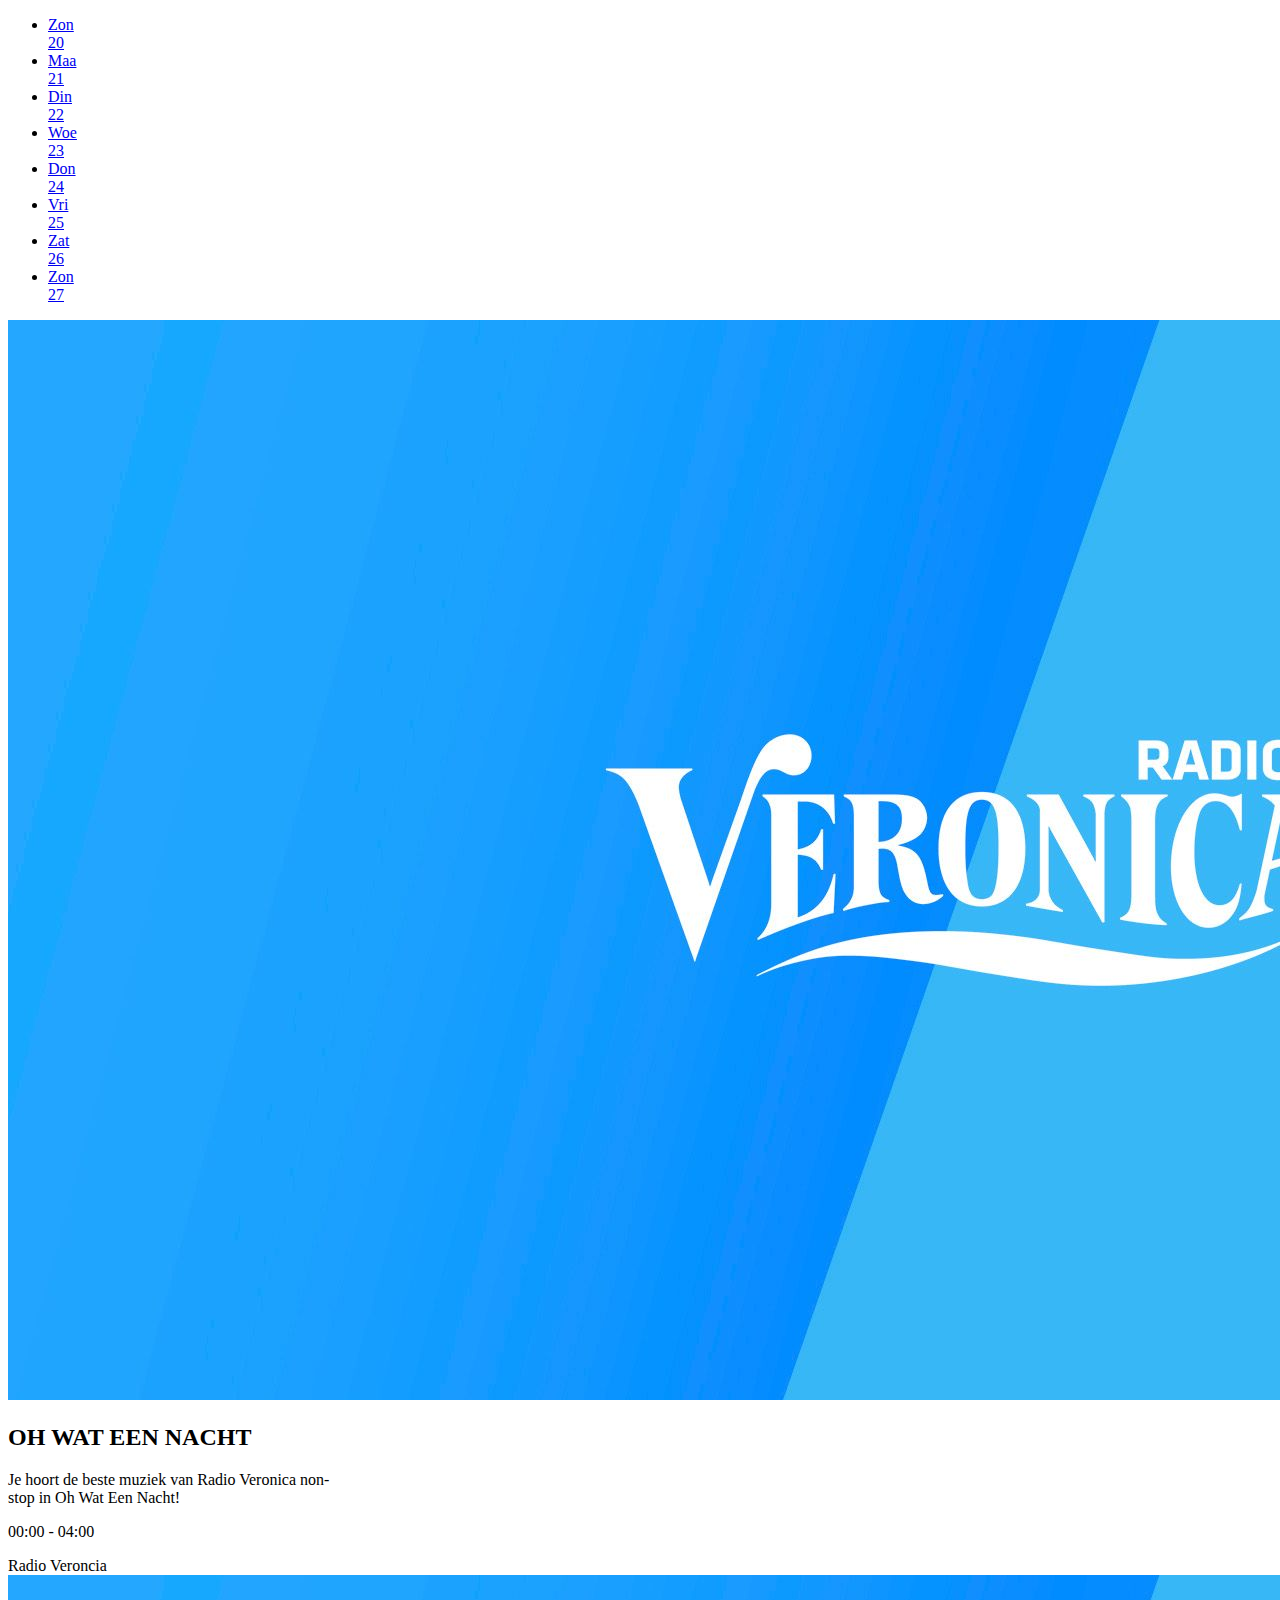
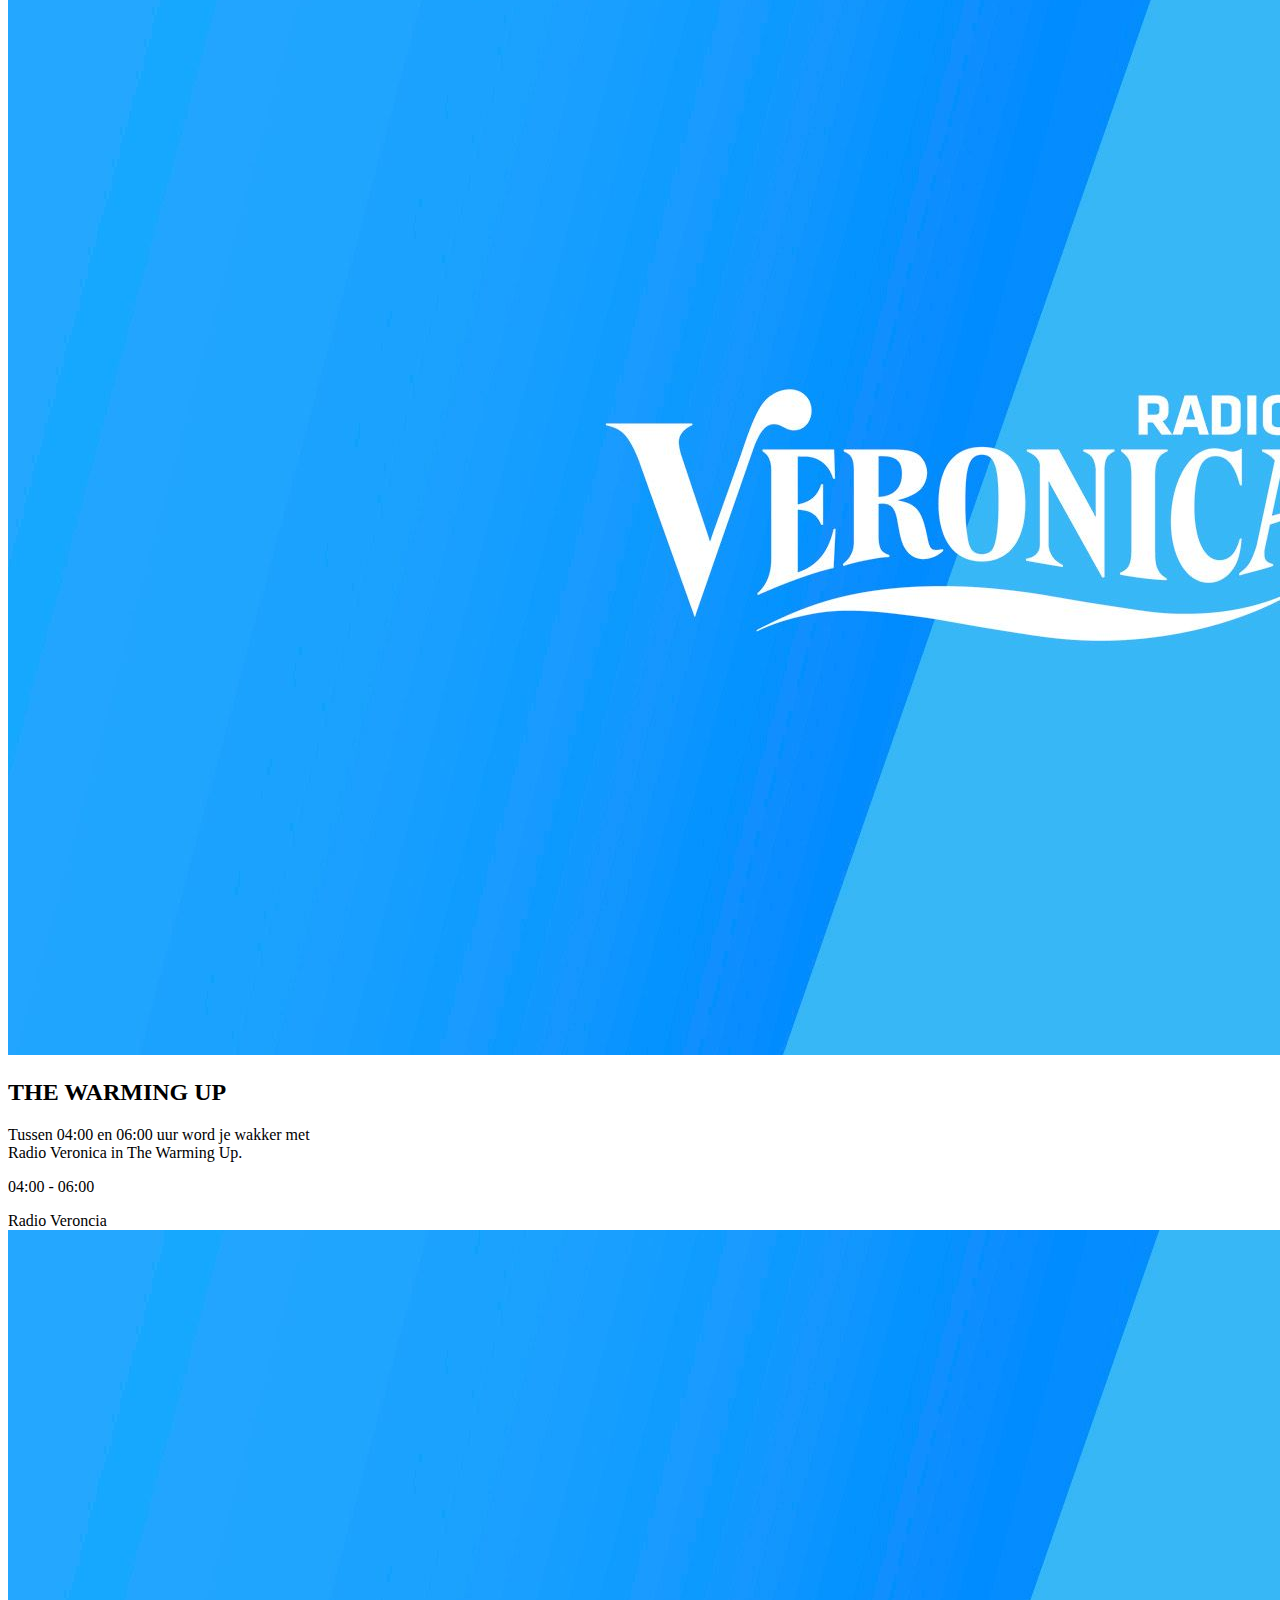
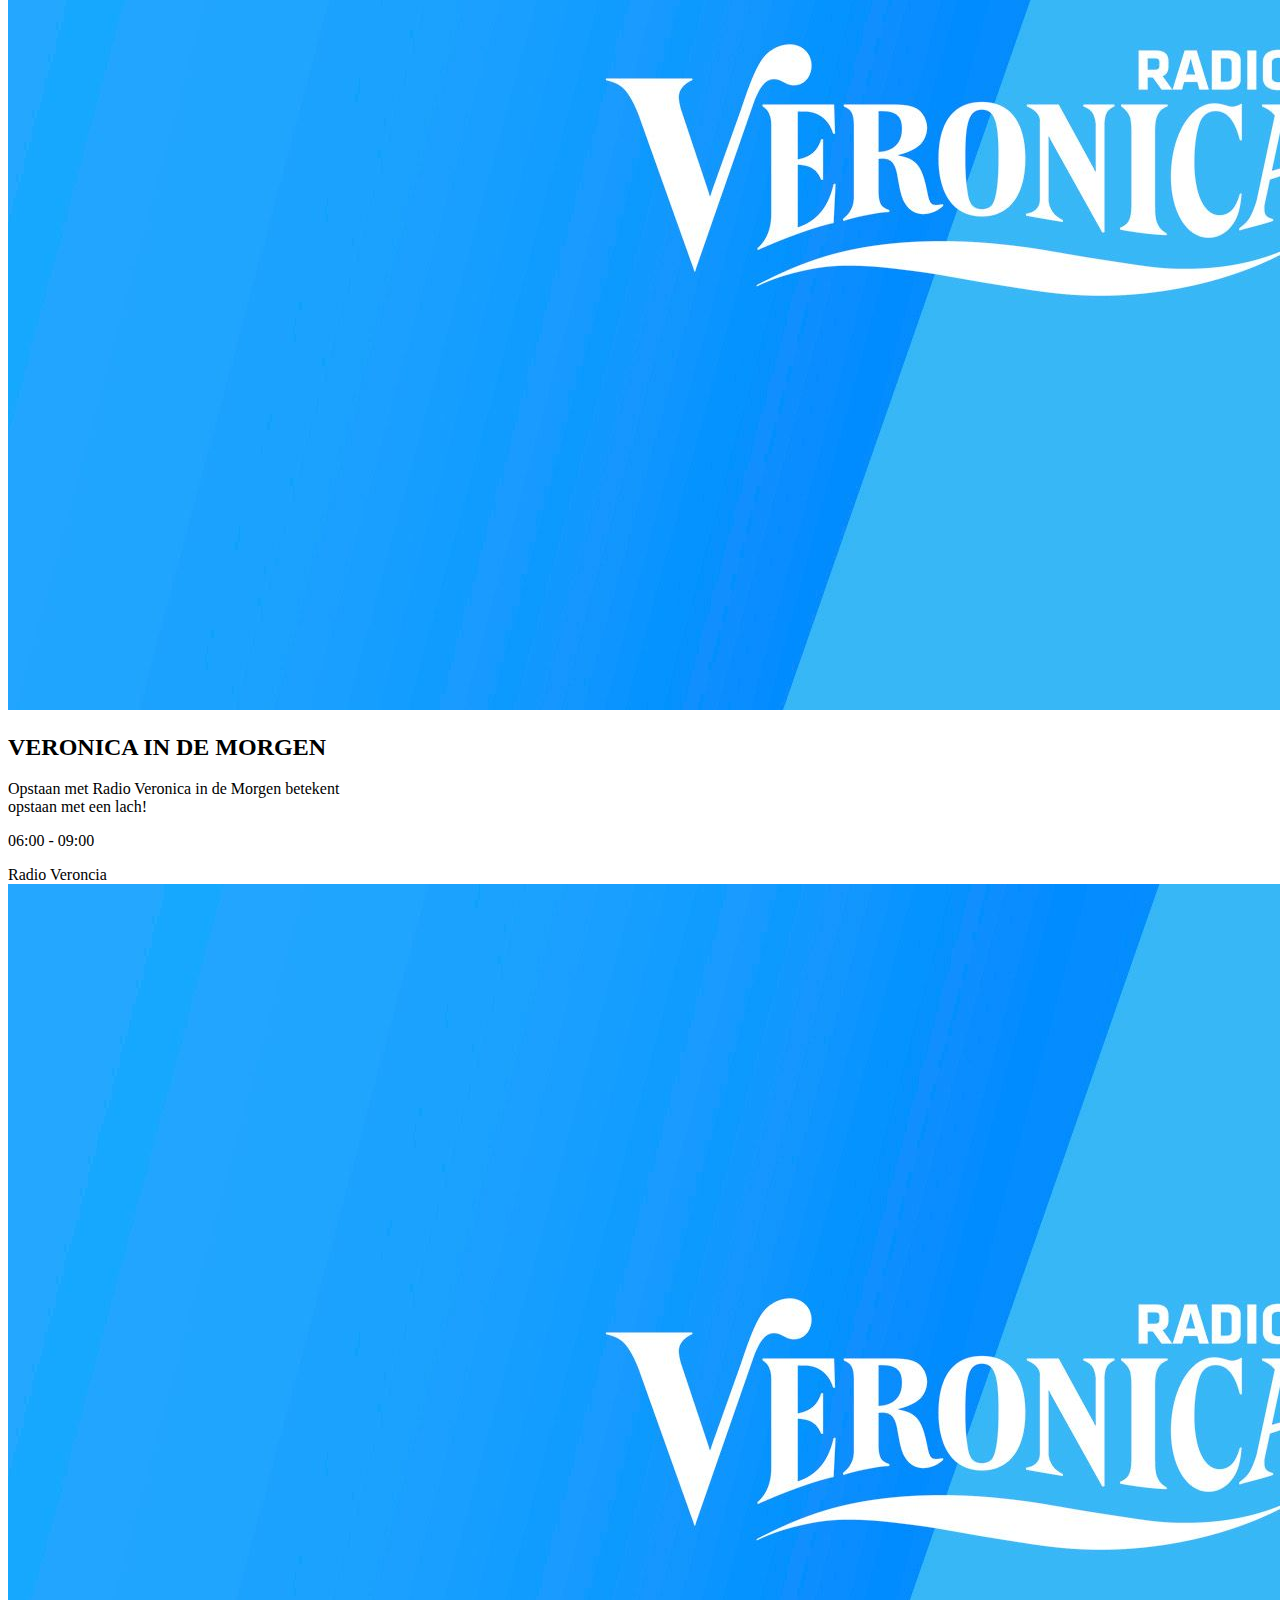
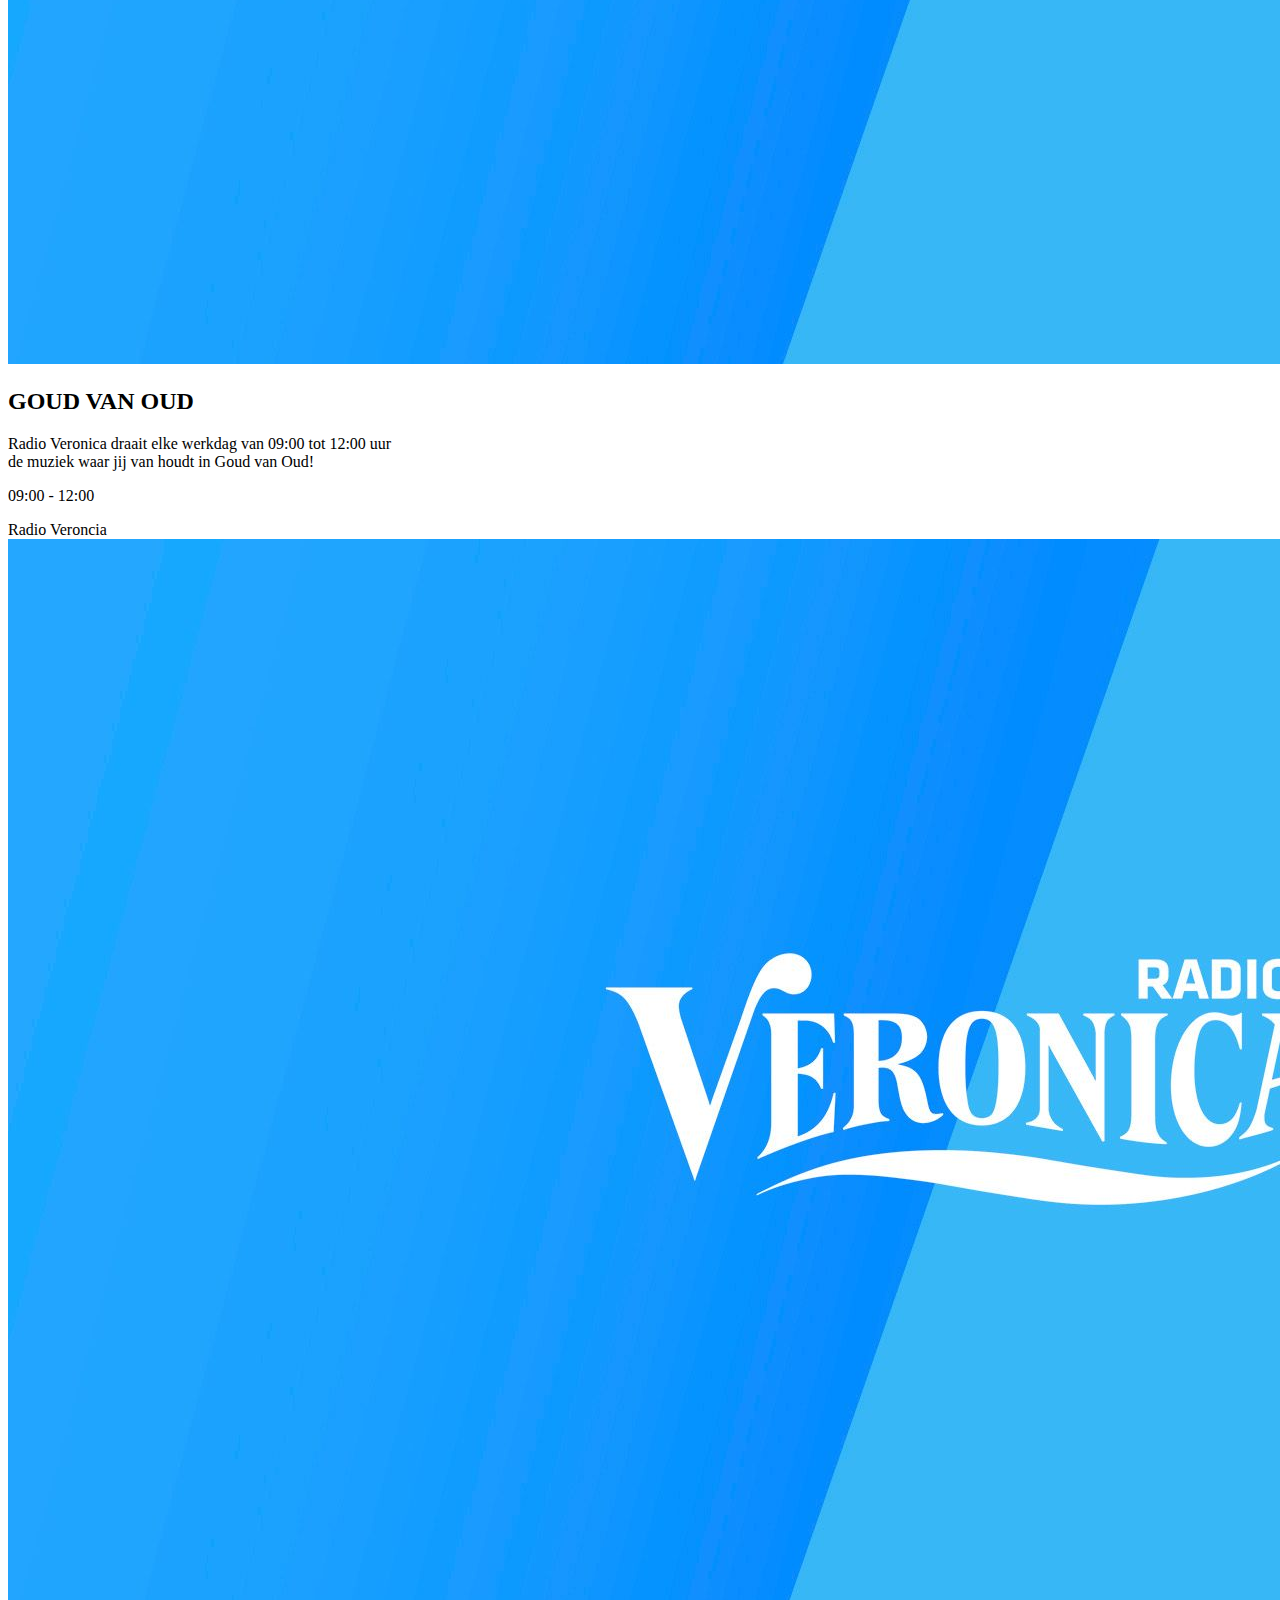
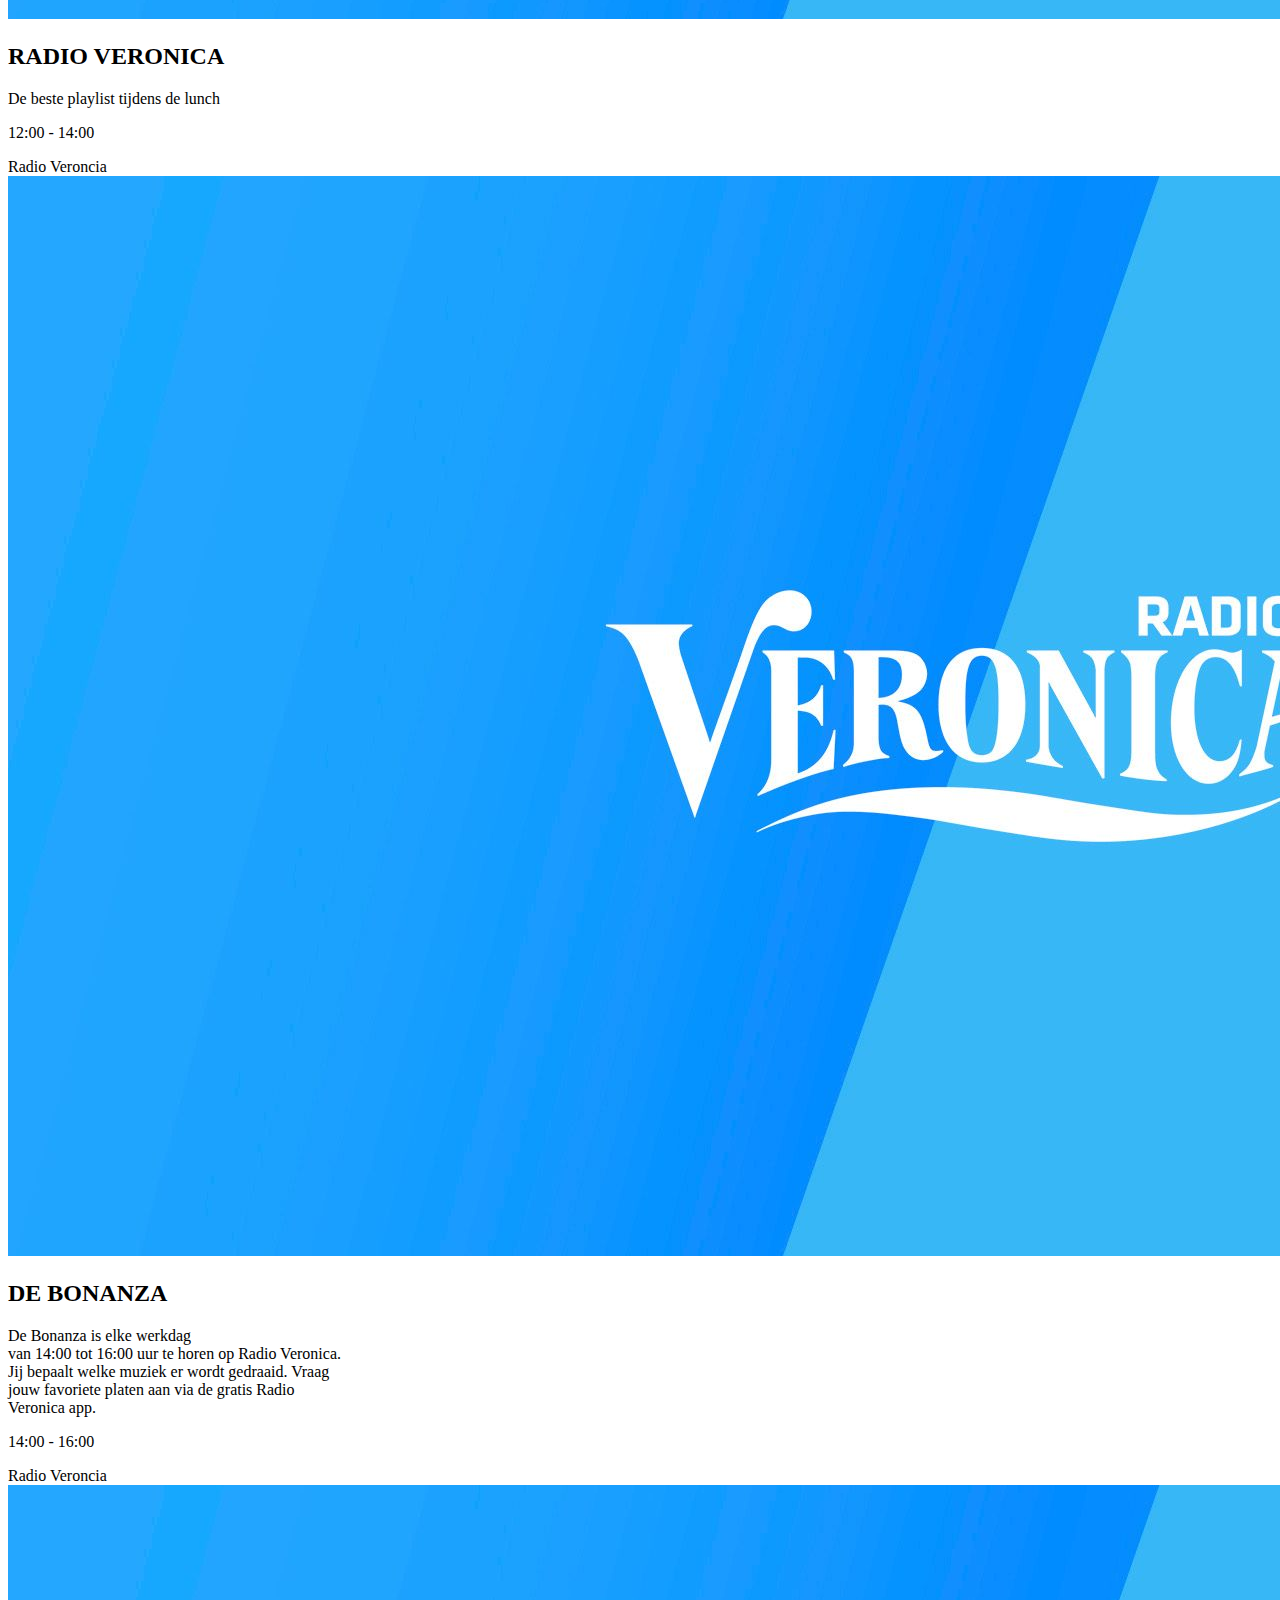
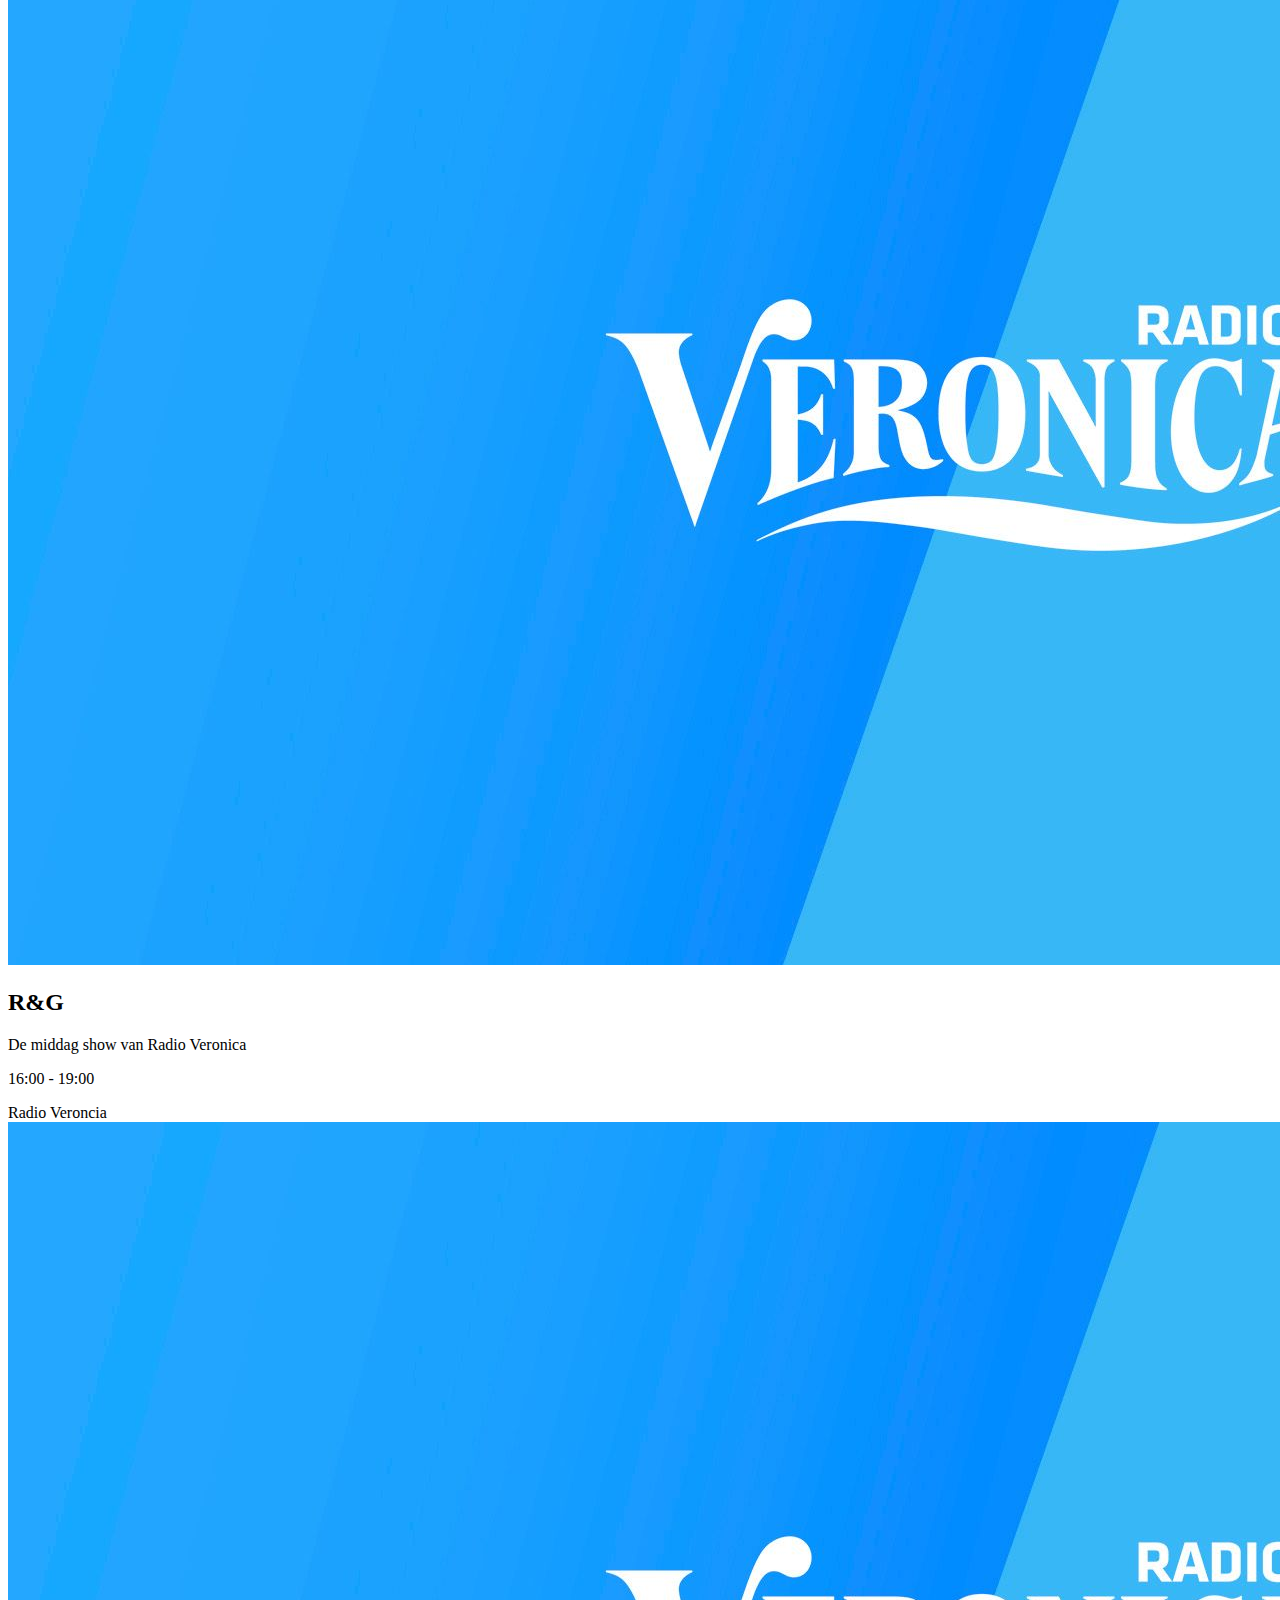
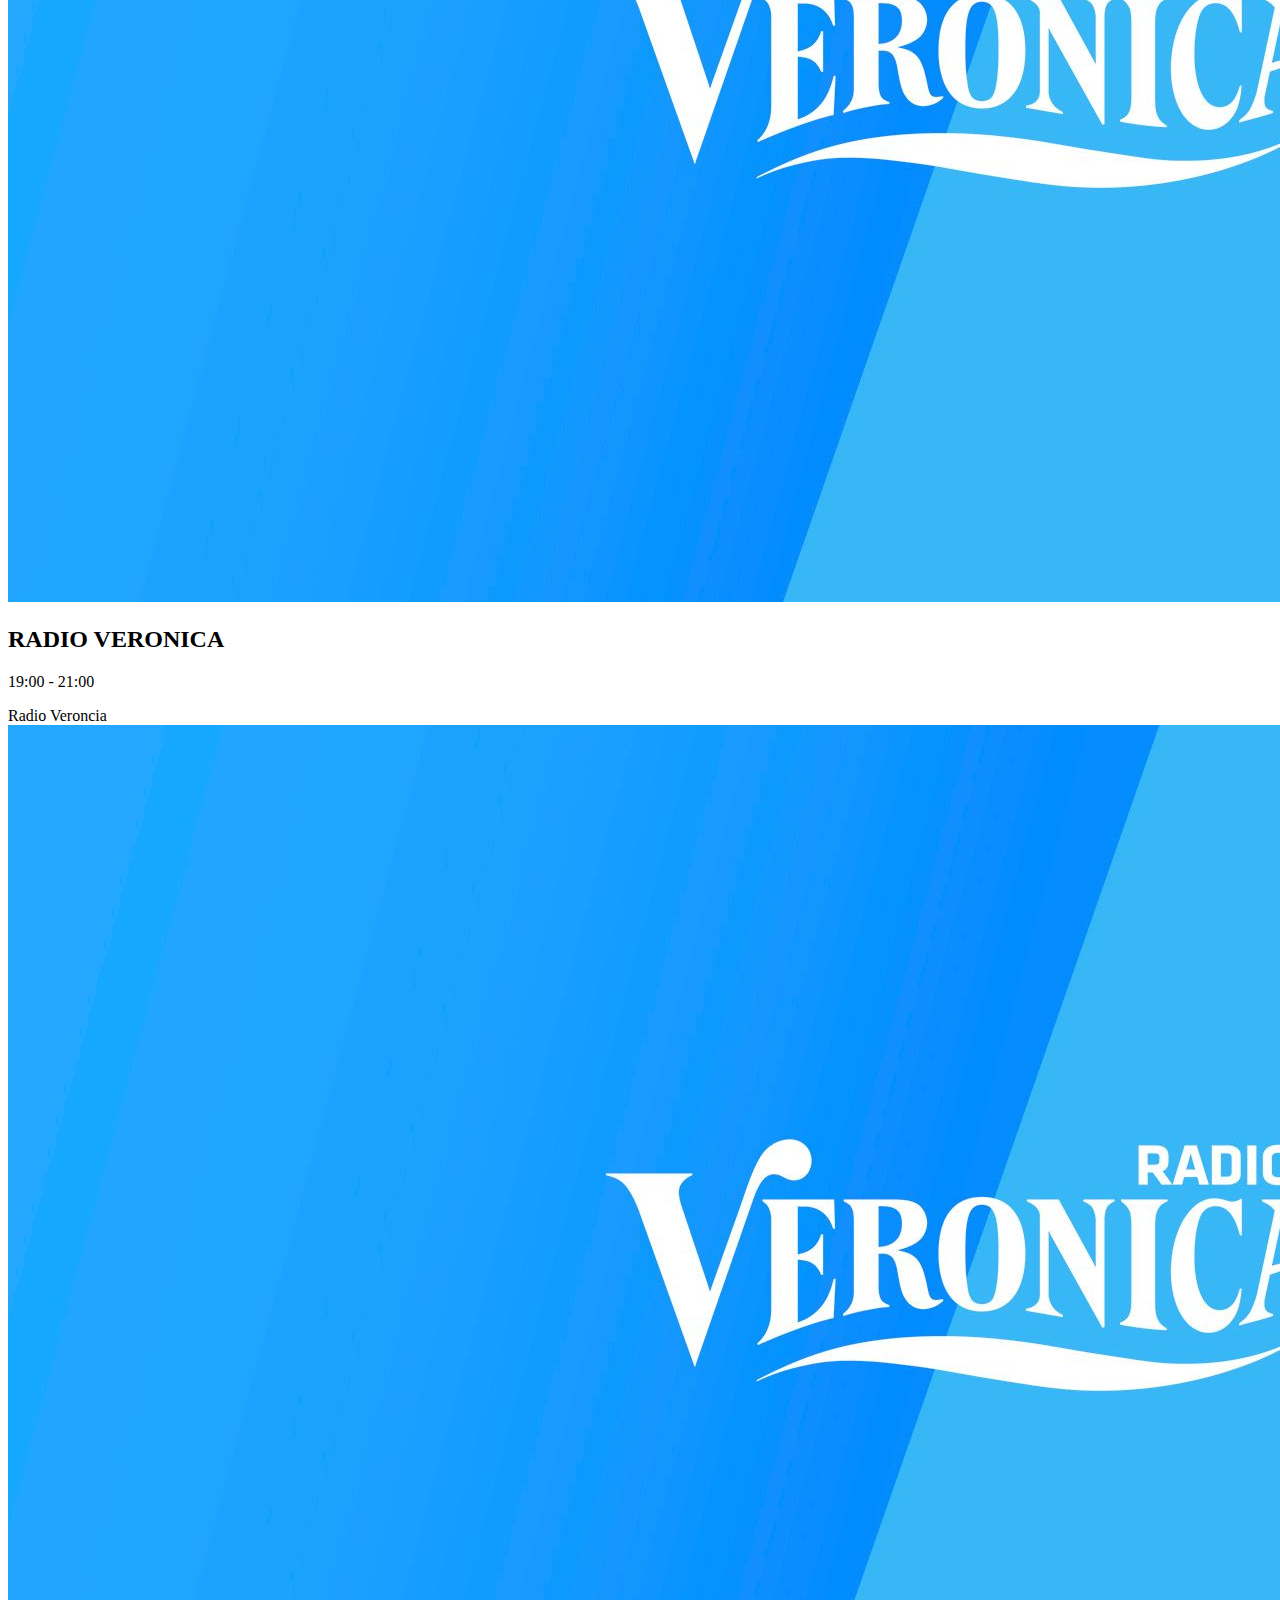
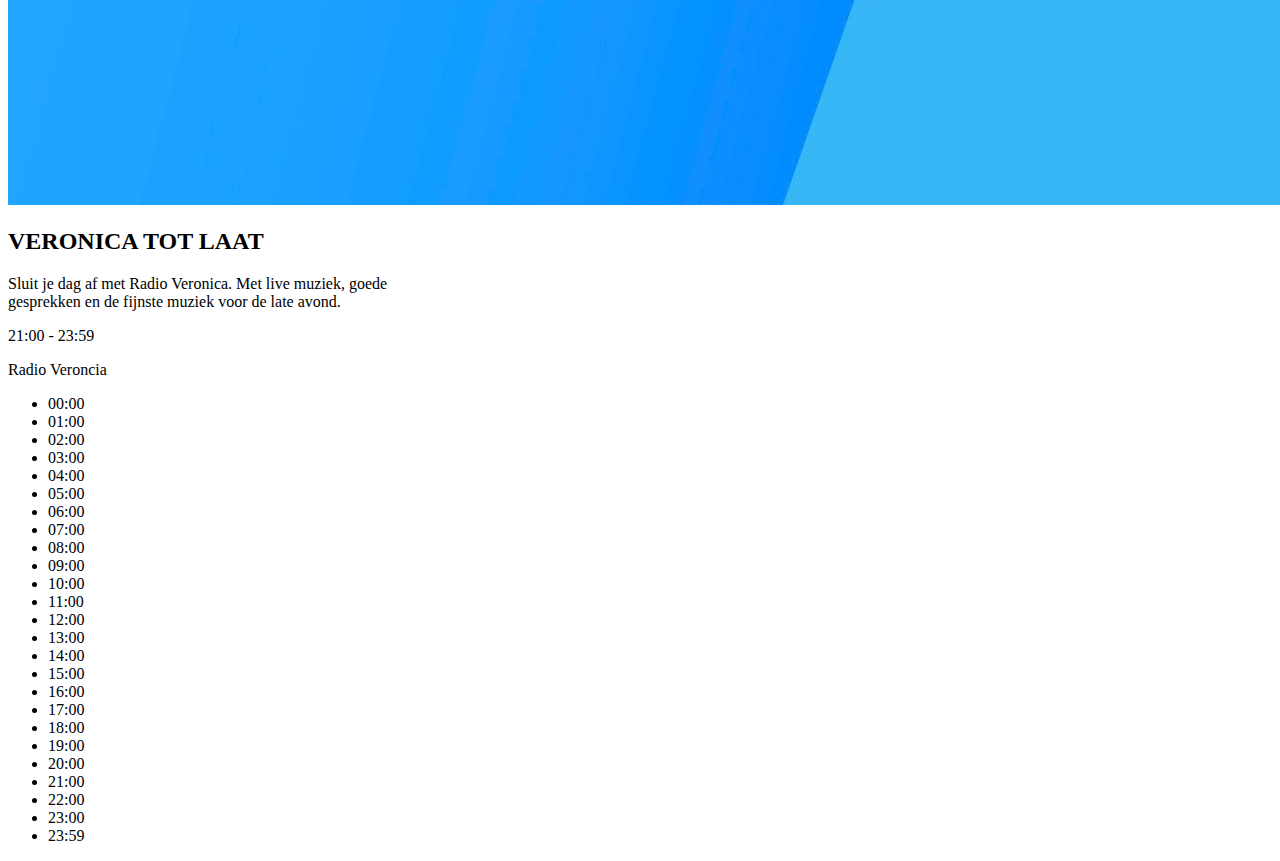
==== index.html @ d522d658 "HTML" ====
<!DOCTYPE html>
<html lang="nl">
<head>
    <meta charset="UTF-8">
    <meta name="viewport" content="width=device-width, initial-scale=1.0">
    <link rel="stylesheet" href="style.css">
    <title>Programma Overzicht</title>
</head>
<body>
    <!-- Datum Selector -->
    <header class="header">
        <nav class="header_nav">
            <ul class="dag-datum">
                <li><a href="#">Zon<br>20</a></li>
                <li><a href="#">Maa<br>21</a></li>
                <li><a href="#">Din<br>22</a></li>
                <li><a href="#">Woe<br>23</a></li>
                <li><a href="#">Don<br>24</a></li>
                <li><a href="#">Vri<br>25</a></li>
                <li><a href="#">Zat<br>26</a></li>
                <li><a href="#">Zon<br>27</a></li>
            </ul>
        </nav>
    </header>

    <main> 
 <!-- Event kaart 1--> 
<article class="event-card">
   <img class="radio-img" src="assets/veronica.jpg" alt="Radio Veronica Logo">
    <h2 class="titel">OH WAT EEN NACHT</h2>
    <p class="tekst">Je hoort de beste muziek van Radio Veronica non-<br>stop in Oh Wat Een Nacht!</p>
    <p> <time datetime="00:00">00:00</time> - <time datetime="04:00">04:00</time></p>
    <span>Radio Veroncia</span>
</article>

<!-- Event kaart 2-->
<article class="event-card">
   <img class="radio-img" src="assets/veronica.jpg" alt="Radio Veronica Logo">
    <h2 class="titel">THE WARMING UP</h2>
    <p class="tekst">Tussen 04:00 en 06:00 uur word je wakker met<br>Radio Veronica in The Warming Up.</p>
    <p> <time datetime="04:00">04:00</time> - <time datetime="06:00">06:00</time></p>
    <span>Radio Veroncia</span>
</article>

<!-- Event kaart 3-->
<article class="event-card">
   <img class="radio-img" src="assets/veronica.jpg" alt="Radio Veronica Logo">
    <h2 class="titel">VERONICA IN DE MORGEN</h2>
    <p class="tekst">Opstaan met Radio Veronica in de Morgen betekent<br>opstaan met een lach!</p>
    <p> <time datetime="06:00">06:00</time> - <time datetime="09:00">09:00</time></p>
    <span>Radio Veroncia</span>
</article>

<!-- Event kaart 4-->
<article class="event-card">
   <img class="radio-img" src="assets/veronica.jpg" alt="Radio Veronica Logo">
    <h2 class="titel">GOUD VAN OUD</h2>
    <p class="tekst">Radio Veronica draait elke werkdag van 09:00 tot 12:00 uur<br>de muziek waar jij van houdt in Goud van Oud!</p>
    <p> <time datetime="09:00">09:00</time> - <time datetime="12:00">12:00</time></p>
    <span>Radio Veroncia</span>
</article>

<!-- Event kaart 5-->
<article class="event-card">
   <img class="radio-img" src="assets/veronica.jpg" alt="Radio Veronica Logo">
    <h2 class="titel">RADIO VERONICA</h2>
    <p class="tekst">De beste playlist tijdens de lunch</p>
    <p> <time datetime="12:00">12:00</time> - <time datetime="14:00">14:00</time></p>
    <span>Radio Veroncia</span>
</article>

<!-- Event kaart 6-->
<article class="event-card">
    <img class="radio-img" src="assets/veronica.jpg" alt="Radio Veronica Logo">
    <h2 class="titel">DE BONANZA</h2>
    <p class="tekst">De Bonanza is elke werkdag<br>van 14:00 tot 16:00 uur te horen op Radio Veronica.<br>Jij bepaalt welke muziek er wordt gedraaid. Vraag<br>jouw favoriete platen aan via de gratis Radio<br>Veronica app.</p>
    <p> <time datetime="14:00">14:00</time> - <time datetime="16:00">16:00</time></p>
    <span>Radio Veroncia</span>
</article>

<!-- Event kaart 7-->
<article class="event-card">
    <img class="radio-img" src="assets/veronica.jpg" alt="Radio Veronica Logo">
    <h2 class="titel">R&G</h2>
    <p class="tekst">De middag show van Radio Veronica</p>
    <p> <time datetime="16:00">16:00</time> - <time datetime="19:00">19:00</time></p>
    <span>Radio Veroncia</span>
</article>

<!-- Event kaart 8-->
<article class="event-card">
   <img class="radio-img" src="assets/veronica.jpg" alt="Radio Veronica Logo">
    <h2 class="titel">RADIO VERONICA</h2>
    <p></p>
    <p> <time datetime="19:00">19:00</time> - <time datetime="21:00">21:00</time></p>
    <span>Radio Veroncia</span>
</article>

<!-- Event kaart 9-->
<article class="event-card">
   <img class="radio-img" src="assets/veronica.jpg" alt="Radio Veronica Logo">
    <h2 class="titel">VERONICA TOT LAAT</h2>
    <p class="tekst">Sluit je dag af met Radio Veronica. Met live muziek, goede<br>gesprekken en de fijnste muziek voor de late avond.</p>
    <p> <time datetime="21:00">21:00</time> - <time datetime="23:59">23:59</time></p>
    <span>Radio Veroncia</span>
</article>

<!-- tijdlijn-->
<div class="tijdlijn">
    <ul>
        <li>00:00</li>
        <li>01:00</li>
        <li>02:00</li>
        <li>03:00</li>
        <li>04:00</li>
        <li>05:00</li>
        <li>06:00</li>
        <li>07:00</li>
        <li>08:00</li>
        <li>09:00</li>
        <li>10:00</li>
        <li>11:00</li>
        <li>12:00</li>
        <li>13:00</li>
        <li>14:00</li>
        <li>15:00</li>
        <li>16:00</li>
        <li>17:00</li>
        <li>18:00</li>
        <li>19:00</li>
        <li>20:00</li>
        <li>21:00</li>
        <li>22:00</li>
        <li>23:00</li>
        <li>23:59</li>
    </ul>
</div>
    </main>
</body>
</html>
---- style.css ----

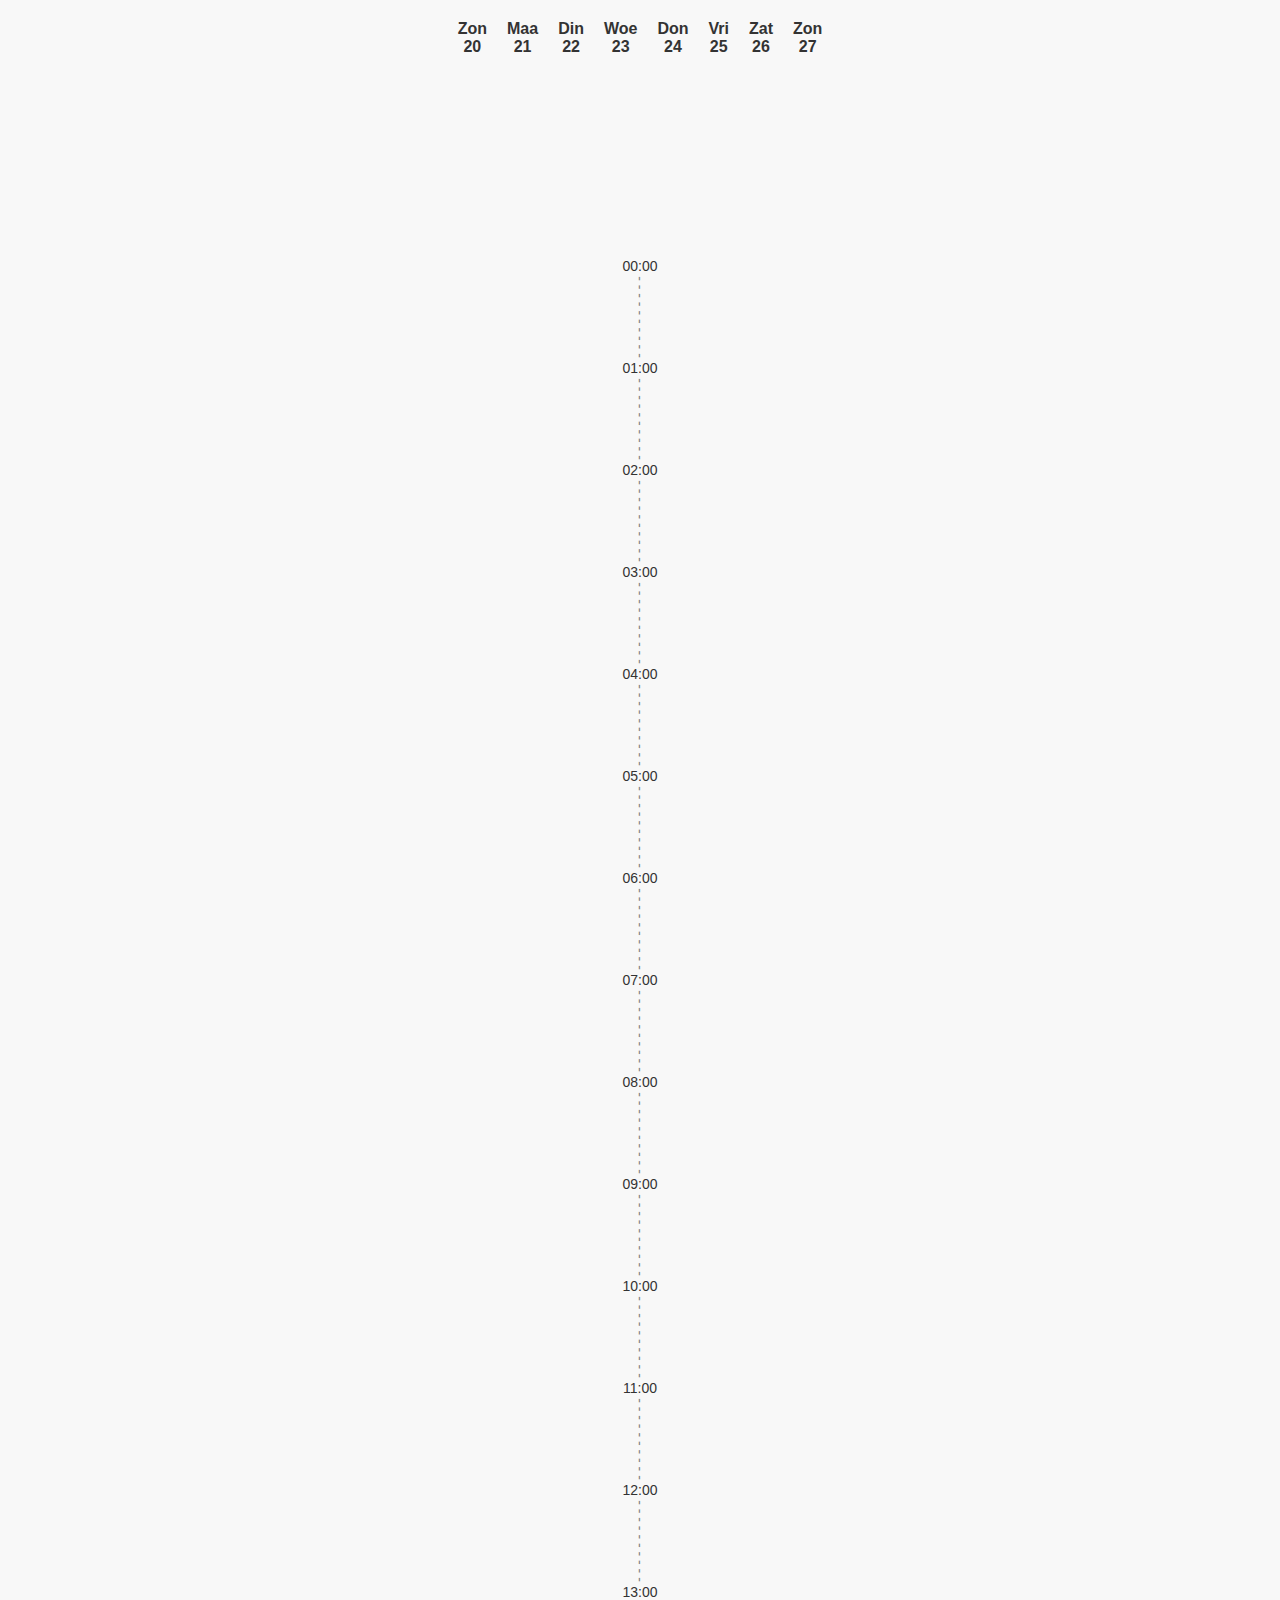
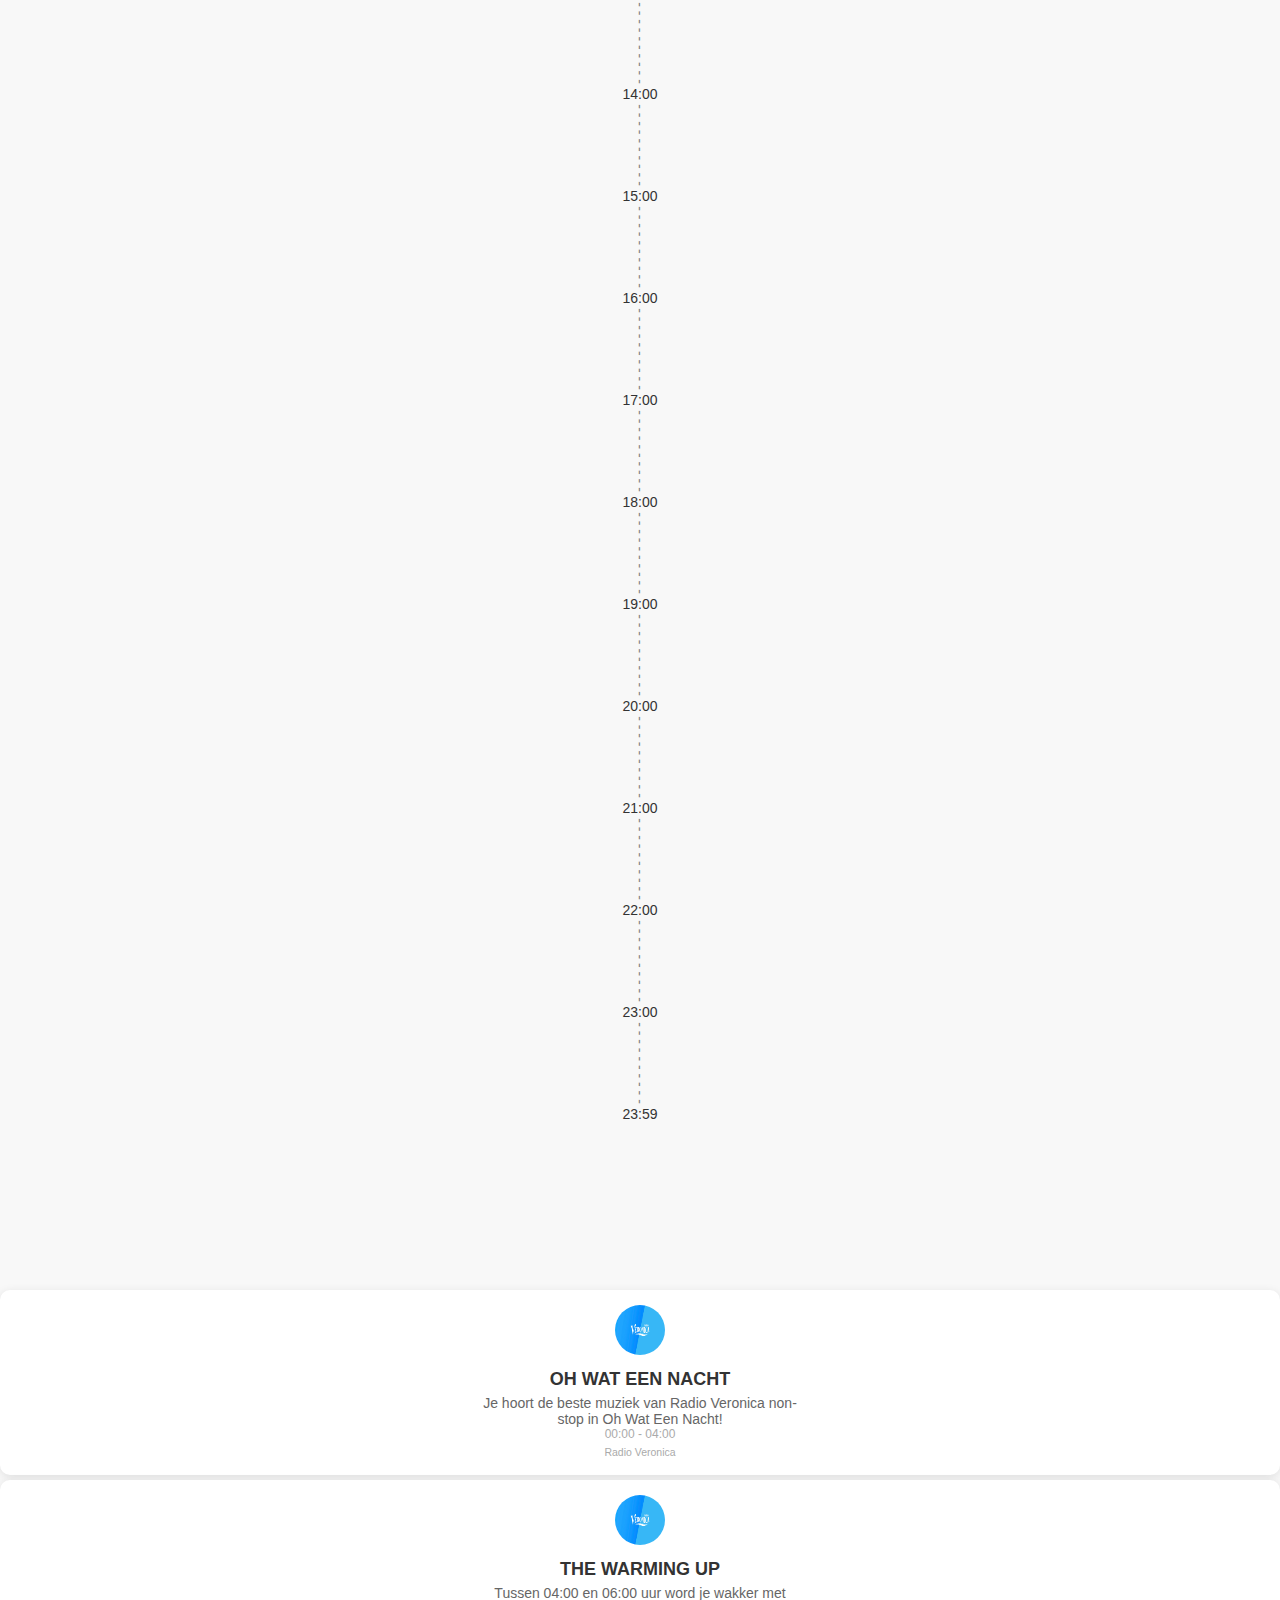
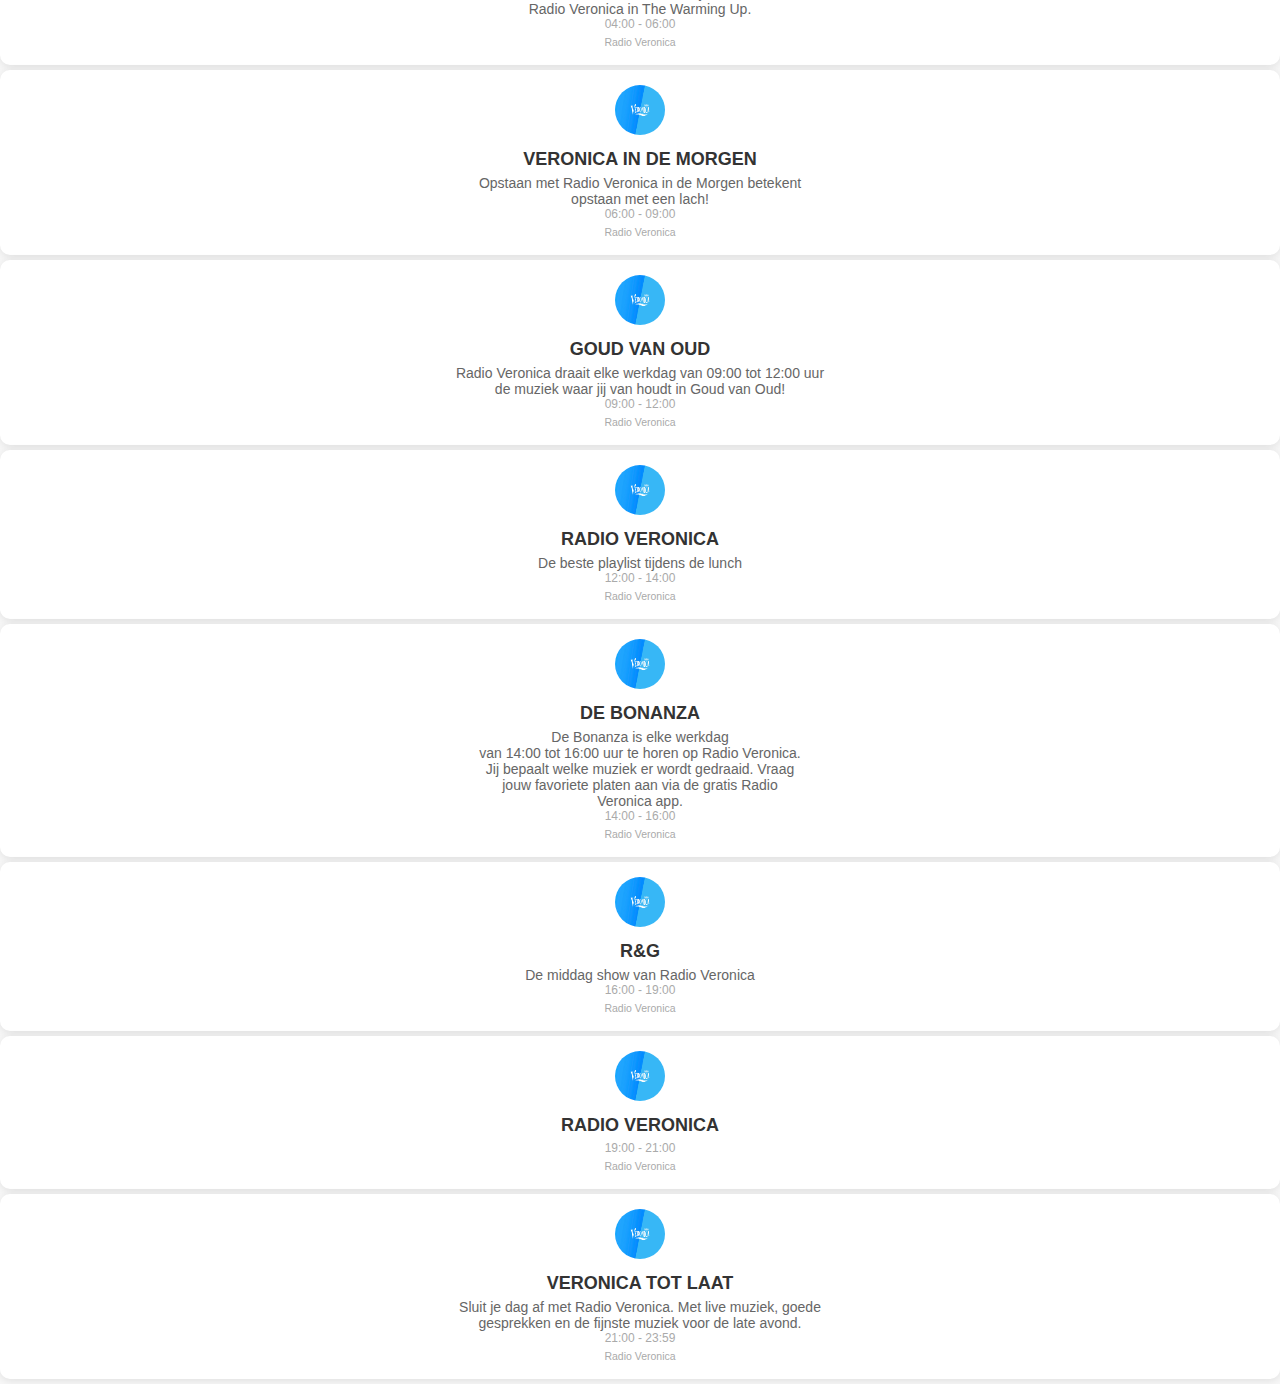
==== commit 02f5fe64: "CSS" ====
--- a/index.html
+++ b/index.html
@@ -7,6 +7,7 @@
     <title>Programma Overzicht</title>
 </head>
 <body>
+
     <!-- Datum Selector -->
     <header class="header">
         <nav class="header_nav">
@@ -24,13 +25,45 @@
     </header>
 
     <main> 
+        <!-- tijdlijn-->
+<div class="tijdlijn">
+    <ul>
+        <li class="tijd">00:00</li>
+        <li class="tijd">01:00</li>
+        <li class="tijd">02:00</li>
+        <li class="tijd">03:00</li>
+        <li class="tijd">04:00</li>
+        <li class="tijd">05:00</li>
+        <li class="tijd">06:00</li>
+        <li class="tijd">07:00</li>
+        <li class="tijd">08:00</li>
+        <li class="tijd">09:00</li>
+        <li class="tijd">10:00</li>
+        <li class="tijd">11:00</li>
+        <li class="tijd">12:00</li>
+        <li class="tijd">13:00</li>
+        <li class="tijd">14:00</li>
+        <li class="tijd">15:00</li>
+        <li class="tijd">16:00</li>
+        <li class="tijd">17:00</li>
+        <li class="tijd">18:00</li>
+        <li class="tijd">19:00</li>
+        <li class="tijd">20:00</li>
+        <li class="tijd">21:00</li>
+        <li class="tijd">22:00</li>
+        <li class="tijd">23:00</li>
+        <li class="tijd">23:59</li>
+    </ul>
+</div>
+
+<div class="artikelen">
  <!-- Event kaart 1--> 
 <article class="event-card">
    <img class="radio-img" src="assets/veronica.jpg" alt="Radio Veronica Logo">
     <h2 class="titel">OH WAT EEN NACHT</h2>
     <p class="tekst">Je hoort de beste muziek van Radio Veronica non-<br>stop in Oh Wat Een Nacht!</p>
-    <p> <time datetime="00:00">00:00</time> - <time datetime="04:00">04:00</time></p>
-    <span>Radio Veroncia</span>
+    <p class="time"> 00:00 - 04:00</p>
+    <span>Radio Veronica</span>
 </article>
 
 <!-- Event kaart 2-->
@@ -38,8 +71,8 @@
    <img class="radio-img" src="assets/veronica.jpg" alt="Radio Veronica Logo">
     <h2 class="titel">THE WARMING UP</h2>
     <p class="tekst">Tussen 04:00 en 06:00 uur word je wakker met<br>Radio Veronica in The Warming Up.</p>
-    <p> <time datetime="04:00">04:00</time> - <time datetime="06:00">06:00</time></p>
-    <span>Radio Veroncia</span>
+    <p class="time"> 04:00 - 06:00</p>
+    <span>Radio Veronica</span>
 </article>
 
 <!-- Event kaart 3-->
@@ -47,8 +80,8 @@
    <img class="radio-img" src="assets/veronica.jpg" alt="Radio Veronica Logo">
     <h2 class="titel">VERONICA IN DE MORGEN</h2>
     <p class="tekst">Opstaan met Radio Veronica in de Morgen betekent<br>opstaan met een lach!</p>
-    <p> <time datetime="06:00">06:00</time> - <time datetime="09:00">09:00</time></p>
-    <span>Radio Veroncia</span>
+    <p class="time"> 06:00 - 09:00</p>
+    <span>Radio Veronica</span>
 </article>
 
 <!-- Event kaart 4-->
@@ -56,8 +89,8 @@
    <img class="radio-img" src="assets/veronica.jpg" alt="Radio Veronica Logo">
     <h2 class="titel">GOUD VAN OUD</h2>
     <p class="tekst">Radio Veronica draait elke werkdag van 09:00 tot 12:00 uur<br>de muziek waar jij van houdt in Goud van Oud!</p>
-    <p> <time datetime="09:00">09:00</time> - <time datetime="12:00">12:00</time></p>
-    <span>Radio Veroncia</span>
+    <p class="time"> 09:00 - 12:00</p>
+    <span>Radio Veronica</span>
 </article>
 
 <!-- Event kaart 5-->
@@ -65,8 +98,8 @@
    <img class="radio-img" src="assets/veronica.jpg" alt="Radio Veronica Logo">
     <h2 class="titel">RADIO VERONICA</h2>
     <p class="tekst">De beste playlist tijdens de lunch</p>
-    <p> <time datetime="12:00">12:00</time> - <time datetime="14:00">14:00</time></p>
-    <span>Radio Veroncia</span>
+    <p class="time"> 12:00 - 14:00</p>
+    <span>Radio Veronica</span>
 </article>
 
 <!-- Event kaart 6-->
@@ -74,8 +107,8 @@
     <img class="radio-img" src="assets/veronica.jpg" alt="Radio Veronica Logo">
     <h2 class="titel">DE BONANZA</h2>
     <p class="tekst">De Bonanza is elke werkdag<br>van 14:00 tot 16:00 uur te horen op Radio Veronica.<br>Jij bepaalt welke muziek er wordt gedraaid. Vraag<br>jouw favoriete platen aan via de gratis Radio<br>Veronica app.</p>
-    <p> <time datetime="14:00">14:00</time> - <time datetime="16:00">16:00</time></p>
-    <span>Radio Veroncia</span>
+    <p class="time"> 14:00 - 16:00</p>
+    <span>Radio Veronica</span>
 </article>
 
 <!-- Event kaart 7-->
@@ -83,8 +116,8 @@
     <img class="radio-img" src="assets/veronica.jpg" alt="Radio Veronica Logo">
     <h2 class="titel">R&G</h2>
     <p class="tekst">De middag show van Radio Veronica</p>
-    <p> <time datetime="16:00">16:00</time> - <time datetime="19:00">19:00</time></p>
-    <span>Radio Veroncia</span>
+    <p class="time"> 16:00 - 19:00</p>
+    <span>Radio Veronica</span>
 </article>
 
 <!-- Event kaart 8-->
@@ -92,8 +125,8 @@
    <img class="radio-img" src="assets/veronica.jpg" alt="Radio Veronica Logo">
     <h2 class="titel">RADIO VERONICA</h2>
     <p></p>
-    <p> <time datetime="19:00">19:00</time> - <time datetime="21:00">21:00</time></p>
-    <span>Radio Veroncia</span>
+    <p class="time"> 19:00 - 21:00</p>
+    <span>Radio Veronica</span>
 </article>
 
 <!-- Event kaart 9-->
@@ -101,41 +134,13 @@
    <img class="radio-img" src="assets/veronica.jpg" alt="Radio Veronica Logo">
     <h2 class="titel">VERONICA TOT LAAT</h2>
     <p class="tekst">Sluit je dag af met Radio Veronica. Met live muziek, goede<br>gesprekken en de fijnste muziek voor de late avond.</p>
-    <p> <time datetime="21:00">21:00</time> - <time datetime="23:59">23:59</time></p>
-    <span>Radio Veroncia</span>
+    <p class="time"> 21:00 - 23:59</p>
+    <span>Radio Veronica</span>
 </article>
+</div>
 
-<!-- tijdlijn-->
-<div class="tijdlijn">
-    <ul>
-        <li>00:00</li>
-        <li>01:00</li>
-        <li>02:00</li>
-        <li>03:00</li>
-        <li>04:00</li>
-        <li>05:00</li>
-        <li>06:00</li>
-        <li>07:00</li>
-        <li>08:00</li>
-        <li>09:00</li>
-        <li>10:00</li>
-        <li>11:00</li>
-        <li>12:00</li>
-        <li>13:00</li>
-        <li>14:00</li>
-        <li>15:00</li>
-        <li>16:00</li>
-        <li>17:00</li>
-        <li>18:00</li>
-        <li>19:00</li>
-        <li>20:00</li>
-        <li>21:00</li>
-        <li>22:00</li>
-        <li>23:00</li>
-        <li>23:59</li>
-    </ul>
+    </main>
 </div>
-    </main>
 </body>
 </html>
   --- a/style.css
+++ b/style.css
@@ -1,2 +1,141 @@
+* {
+    margin: 0;
+    padding: 0;
+    box-sizing: border-box;
+}
+
+body {
+    font-family: Arial, sans-serif;
+    background-color: #f8f8f8;
+    color: #333;
+}
+
+/* Header en datumselector */
+.header {
+    background-color: #f8f8f8;
+    padding: 10px;
+}
+
+.header_nav {
+    display: flex;
+    justify-content: space-around;
+    overflow-x: auto;
+}
+
+.dag-datum {
+    list-style: none;
+    display: flex;
+    justify-content: space-between;
+    padding: 0;
+}
+
+.dag-datum li {
+    flex: 1;
+    text-align: center;
+}
+
+.dag-datum a {
+    text-decoration: none;
+    color: #333;
+    font-weight: bold;
+    padding: 10px;
+    display: block;
+    border-radius: 5px;
+}
+
+.dag-datum a:hover,
+.dag-datum a.active {
+    background-color: #ff007b;
+    color: white;
+}
+
+.tijdlijn {
+    padding: 0;
+    margin: 0;
+ 
+    flex-basis: 20%;
+
+    margin-top: 13em;
+    margin-bottom: 7em;
+
+    display: flex;
+    flex-direction: column;
+    font-size: 14px;
+}
+    .tijd {
+        position: relative;
+        display: flex;
+        flex-direction: column;
+        align-items: center;
+    }
+
+    /* Zortg ervoor dat na elke <li> een lijn komt */
+    .tijd::after {
+        color: gray;
+        content: "- - - - - - - - - -";
+        transform: rotate(90deg);
+        transform-origin: center;
+        margin-top: 2.5em;
+        margin-bottom: 2.5em;
+        white-space: nowrap;
+        z-index: 1;
+  }
+      
+    /* Zorgt ervoor dat de laatste <li>23:59</li> geen lijn krijgt */
+    .tijd:last-child::after {
+        content: '';
+    }
 
 
+    .artikelen {
+      
+    }
+
+/* Event Kaart */
+.event-card {
+    background-color: white;
+    border-radius: 10px;
+    box-shadow: 0 2px 10px rgba(0, 0, 0, 0.1);
+    margin-bottom: 5px;
+    padding: 15px;
+    align-items: center;
+    text-align: center;
+    gap: 5px;
+}
+
+.radio-img {
+    border-radius: 50%;
+    width: 50px;
+    height: 50px;
+    margin-bottom: 10px;
+}
+
+.titel {
+    font-size: 18px;
+    font-weight: bold;
+    margin-bottom: 5px;
+}
+
+.tekst {
+    font-size: 14px;
+    color: #666;
+}
+
+.time {
+    font-size: 12px;
+    color: #aaa;
+    margin-bottom: 1px;
+}
+
+.event-card span {
+    font-size: 10.5px;
+    color: #aaa;
+    margin-bottom: 1px;
+}
+
+
+
+
+
+
+
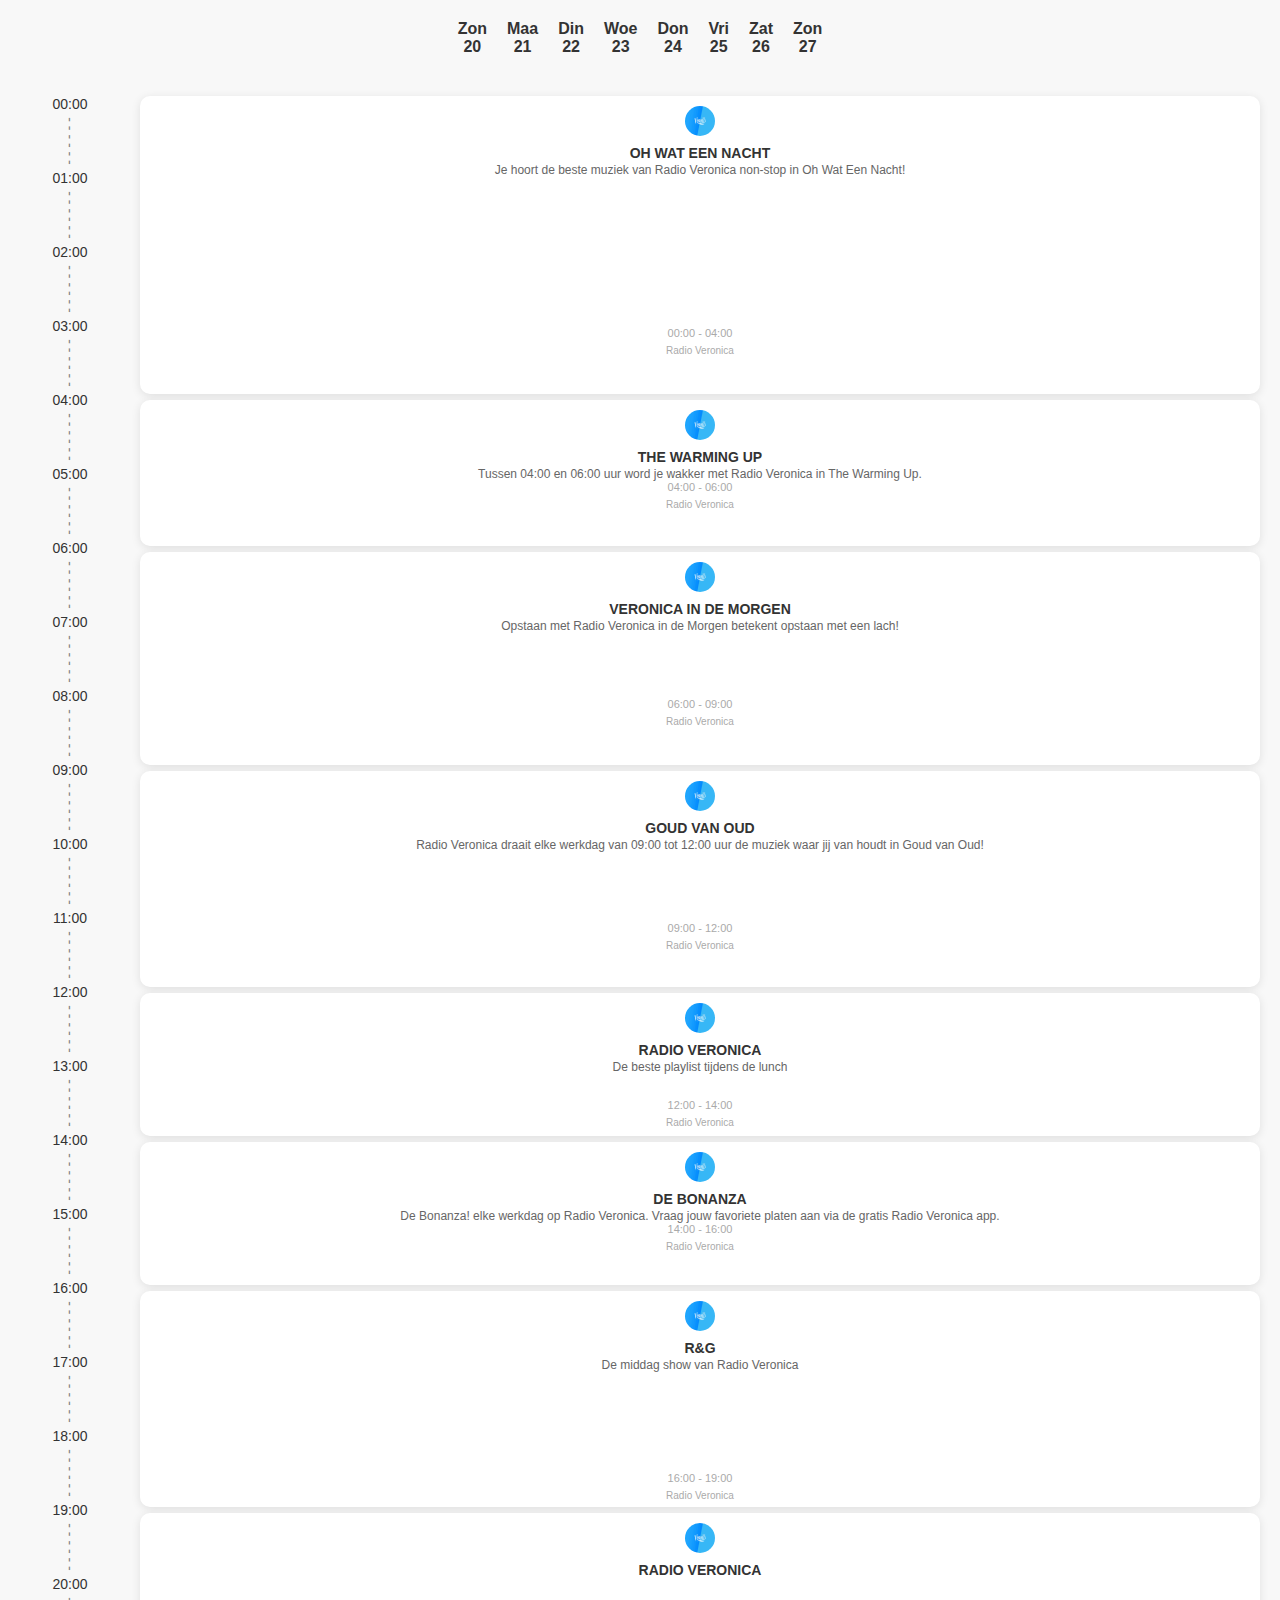
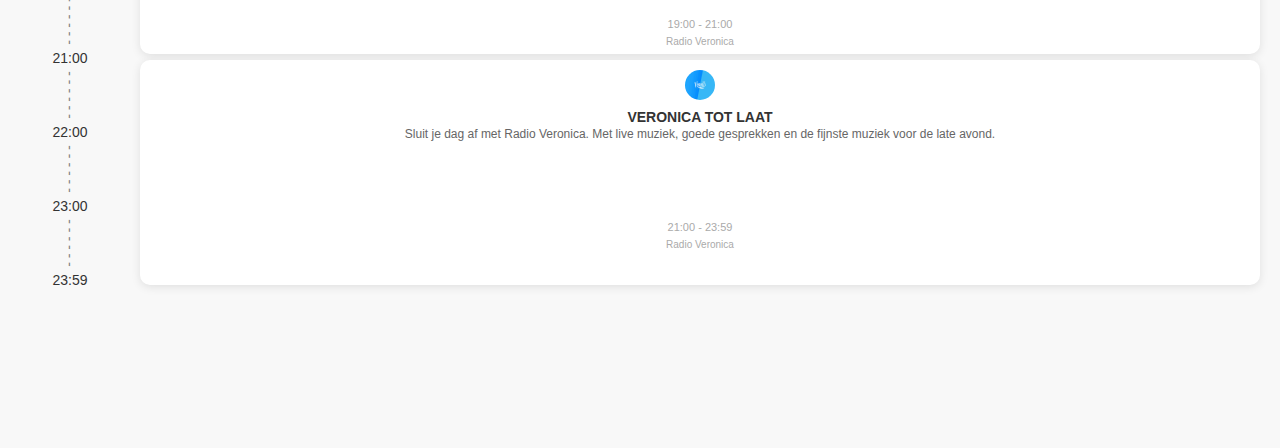
==== commit 004946eb: "recent" ====
--- a/index.html
+++ b/index.html
@@ -58,89 +58,88 @@
 
 <div class="artikelen">
  <!-- Event kaart 1--> 
-<article class="event-card">
+<article class="event-card event-1">
    <img class="radio-img" src="assets/veronica.jpg" alt="Radio Veronica Logo">
     <h2 class="titel">OH WAT EEN NACHT</h2>
-    <p class="tekst">Je hoort de beste muziek van Radio Veronica non-<br>stop in Oh Wat Een Nacht!</p>
-    <p class="time"> 00:00 - 04:00</p>
+    <p class="tekst">Je hoort de beste muziek van Radio Veronica non-stop in Oh Wat Een Nacht!</p>
+    <p class="afspeeltijd"> 00:00 - 04:00</p>
     <span>Radio Veronica</span>
 </article>
 
 <!-- Event kaart 2-->
-<article class="event-card">
+<article class="event-card event-2">
    <img class="radio-img" src="assets/veronica.jpg" alt="Radio Veronica Logo">
     <h2 class="titel">THE WARMING UP</h2>
-    <p class="tekst">Tussen 04:00 en 06:00 uur word je wakker met<br>Radio Veronica in The Warming Up.</p>
-    <p class="time"> 04:00 - 06:00</p>
+    <p class="tekst">Tussen 04:00 en 06:00 uur word je wakker met Radio Veronica in The Warming Up.</p>
+    <p class="afspeeltijd"> 04:00 - 06:00</p>
     <span>Radio Veronica</span>
 </article>
 
 <!-- Event kaart 3-->
-<article class="event-card">
+<article class="event-card event-3">
    <img class="radio-img" src="assets/veronica.jpg" alt="Radio Veronica Logo">
     <h2 class="titel">VERONICA IN DE MORGEN</h2>
-    <p class="tekst">Opstaan met Radio Veronica in de Morgen betekent<br>opstaan met een lach!</p>
-    <p class="time"> 06:00 - 09:00</p>
+    <p class="tekst">Opstaan met Radio Veronica in de Morgen betekent opstaan met een lach!</p>
+    <p class="afspeeltijd"> 06:00 - 09:00</p>
     <span>Radio Veronica</span>
 </article>
 
 <!-- Event kaart 4-->
-<article class="event-card">
+<article class="event-card event-4">
    <img class="radio-img" src="assets/veronica.jpg" alt="Radio Veronica Logo">
     <h2 class="titel">GOUD VAN OUD</h2>
-    <p class="tekst">Radio Veronica draait elke werkdag van 09:00 tot 12:00 uur<br>de muziek waar jij van houdt in Goud van Oud!</p>
-    <p class="time"> 09:00 - 12:00</p>
+    <p class="tekst">Radio Veronica draait elke werkdag van 09:00 tot 12:00 uur de muziek waar jij van houdt in Goud van Oud!</p>
+    <p class="afspeeltijd"> 09:00 - 12:00</p>
     <span>Radio Veronica</span>
 </article>
 
 <!-- Event kaart 5-->
-<article class="event-card">
+<article class="event-card event-5">
    <img class="radio-img" src="assets/veronica.jpg" alt="Radio Veronica Logo">
     <h2 class="titel">RADIO VERONICA</h2>
     <p class="tekst">De beste playlist tijdens de lunch</p>
-    <p class="time"> 12:00 - 14:00</p>
+    <p class="afspeeltijd"> 12:00 - 14:00</p>
     <span>Radio Veronica</span>
 </article>
 
 <!-- Event kaart 6-->
-<article class="event-card">
+<article class="event-card event-6">
     <img class="radio-img" src="assets/veronica.jpg" alt="Radio Veronica Logo">
     <h2 class="titel">DE BONANZA</h2>
-    <p class="tekst">De Bonanza is elke werkdag<br>van 14:00 tot 16:00 uur te horen op Radio Veronica.<br>Jij bepaalt welke muziek er wordt gedraaid. Vraag<br>jouw favoriete platen aan via de gratis Radio<br>Veronica app.</p>
-    <p class="time"> 14:00 - 16:00</p>
+    <p class="tekst">De Bonanza! elke werkdag op Radio Veronica. Vraag jouw favoriete platen aan via de gratis Radio Veronica app.</p>
+    <p class="afspeeltijd"> 14:00 - 16:00</p>
     <span>Radio Veronica</span>
 </article>
 
 <!-- Event kaart 7-->
-<article class="event-card">
+<article class="event-card event-7">
     <img class="radio-img" src="assets/veronica.jpg" alt="Radio Veronica Logo">
     <h2 class="titel">R&G</h2>
     <p class="tekst">De middag show van Radio Veronica</p>
-    <p class="time"> 16:00 - 19:00</p>
+    <p class="afspeeltijd"> 16:00 - 19:00</p>
     <span>Radio Veronica</span>
 </article>
 
 <!-- Event kaart 8-->
-<article class="event-card">
+<article class="event-card event-8">
    <img class="radio-img" src="assets/veronica.jpg" alt="Radio Veronica Logo">
     <h2 class="titel">RADIO VERONICA</h2>
     <p></p>
-    <p class="time"> 19:00 - 21:00</p>
+    <p class="afspeeltijd"> 19:00 - 21:00</p>
     <span>Radio Veronica</span>
 </article>
 
 <!-- Event kaart 9-->
-<article class="event-card">
+<article class="event-card event-9">
    <img class="radio-img" src="assets/veronica.jpg" alt="Radio Veronica Logo">
     <h2 class="titel">VERONICA TOT LAAT</h2>
-    <p class="tekst">Sluit je dag af met Radio Veronica. Met live muziek, goede<br>gesprekken en de fijnste muziek voor de late avond.</p>
-    <p class="time"> 21:00 - 23:59</p>
+    <p class="tekst">Sluit je dag af met Radio Veronica. Met live muziek, goede gesprekken en de fijnste muziek voor de late avond.</p>
+    <p class="afspeeltijd"> 21:00 - 23:59</p>
     <span>Radio Veronica</span>
 </article>
 </div>
 
     </main>
-</div>
 </body>
 </html>
   --- a/style.css
+++ b/style.css
@@ -49,17 +49,21 @@
     color: white;
 }
 
+main {
+    display: grid;
+    grid-template-columns: 100px 1fr;
+    gap: 20px;
+    padding: 20px;
+}
+
 .tijdlijn {
+   display: flex;
+   flex-direction: column;
     padding: 0;
     margin: 0;
- 
     flex-basis: 20%;
-
-    margin-top: 13em;
+    margin-top:  0em;
     margin-bottom: 7em;
-
-    display: flex;
-    flex-direction: column;
     font-size: 14px;
 }
     .tijd {
@@ -72,11 +76,11 @@
     /* Zortg ervoor dat na elke <li> een lijn komt */
     .tijd::after {
         color: gray;
-        content: "- - - - - - - - - -";
+        content: "- - - - - -";
         transform: rotate(90deg);
         transform-origin: center;
-        margin-top: 2.5em;
-        margin-bottom: 2.5em;
+        margin-top: 1.5em;
+        margin-bottom: 1.5em;
         white-space: nowrap;
         z-index: 1;
   }
@@ -88,7 +92,10 @@
 
 
     .artikelen {
-      
+      display: grid;
+      grid-template-rows: repeat(24, 75px);
+      gap: 1px;
+      position: relative;
     }
 
 /* Event Kaart */
@@ -97,7 +104,7 @@
     border-radius: 10px;
     box-shadow: 0 2px 10px rgba(0, 0, 0, 0.1);
     margin-bottom: 5px;
-    padding: 15px;
+    padding: 10px;
     align-items: center;
     text-align: center;
     gap: 5px;
@@ -105,30 +112,40 @@
 
 .radio-img {
     border-radius: 50%;
-    width: 50px;
-    height: 50px;
-    margin-bottom: 10px;
+    width: 30px;
+    height: 30px;
+    margin-bottom: 15px;
 }
 
 .titel {
-    font-size: 18px;
+    font-size: 14px;
     font-weight: bold;
-    margin-bottom: 5px;
+    margin-bottom: 2px;
+    margin-top: -10px;
 }
 
 .tekst {
-    font-size: 14px;
+    font-size: 12px;
     color: #666;
 }
 
-.time {
-    font-size: 12px;
+/* De afspeeltijd en span onderin het eventcard krijgen */
+.event-1 .tekst{ margin-bottom: 150px;}
+.event-3 .tekst{ margin-bottom: 65px;}
+.event-4 .tekst{ margin-bottom: 70px;}
+.event-5 .tekst{ margin-bottom: 25px;}
+.event-7 .tekst{ margin-bottom: 100px;}
+.event-8 .afspeeltijd{ margin-top: 40px;}
+.event-9 .tekst{ margin-bottom: 80px;}
+
+.afspeeltijd {
+    font-size: 11px;
     color: #aaa;
     margin-bottom: 1px;
 }
 
 .event-card span {
-    font-size: 10.5px;
+    font-size: 10px;
     color: #aaa;
     margin-bottom: 1px;
 }
@@ -137,5 +154,54 @@
 
 
 
-
-
+/* Geeft de event cards de juiste hoogte passend bij het aangegeven tijdstip op het tijdlijn */
+.event-1 {
+     grid-row: 1 / 4 span;
+    }
+
+.event-2 {
+     grid-row: 5 / 2 span;
+    }
+
+.event-3 { 
+    grid-row: 7 / 3 span;
+    margin-bottom: 14px;
+}
+
+.event-4 {
+     grid-row: 10 / 3 span;
+     margin-top: -9px;
+     margin-bottom: 20px;
+    }
+
+.event-5 {
+     grid-row: 13 / 2 span;
+     margin-top: -15px;
+     margin-bottom: 23px;
+    }
+
+.event-6 {
+     grid-row: 15 / 2 span;
+     margin-top: -18px;
+     margin-bottom: 26px;
+
+    }
+
+.event-7 {
+     grid-row: 17 / 3 span;
+     margin-top: -21px;
+     margin-bottom: 32px;
+    }
+
+.event-8 {
+     grid-row: 20 / 2 span;
+     margin-top: -27px;
+     margin-bottom: 37px;
+    }
+
+.event-9 {
+     grid-row: 22 / 3 span;
+     margin-top: -32px;
+     margin-bottom: 34px;
+    }
+
